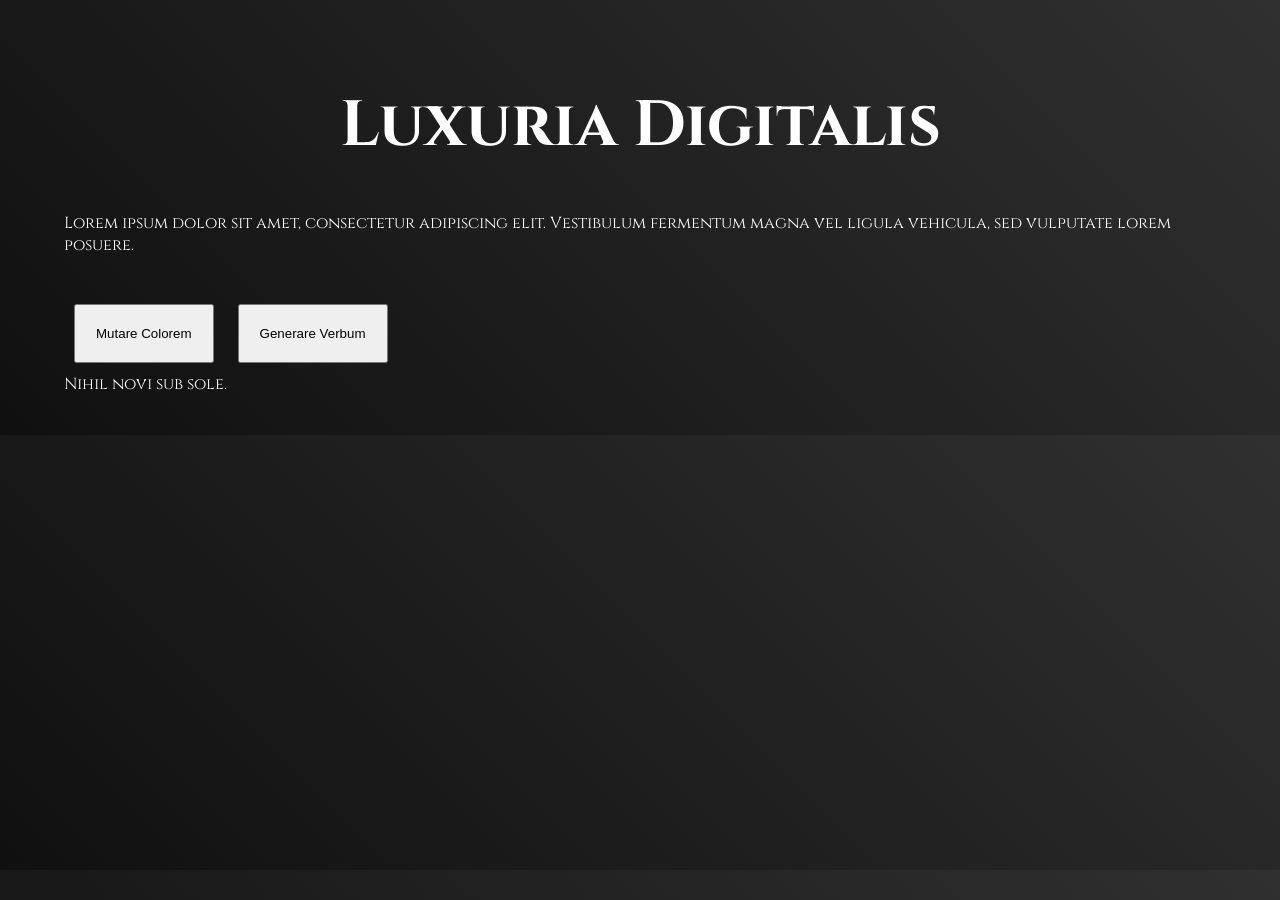
==== index.html @ 33b3cab2 "Add files via upload" ====
<!DOCTYPE html>
<html lang="en">
<head>
    <meta charset="UTF-8">
    <meta name="viewport" content="width=device-width, initial-scale=1.0">

    <link rel="preconnect" href="https://fonts.googleapis.com">
    <link rel="preconnect" href="https://fonts.gstatic.com" crossorigin>

    <link href="https://fonts.googleapis.com/css2?family=Cinzel:wght@400;500;600;700;800;900&family=Roboto:wght@100;300;400;500;700;900&display=swap" rel="stylesheet">

    <title>Luxuria Digitalis</title>

    <link rel="stylesheet" href="style.css">
</head>

<body>

    <div class="wrapper">
        <div class="container">
            <div class="content-box">

                <h1 class="main-title">Luxuria Digitalis</h1>

                <p class="intro-text">
                    Lorem ipsum dolor sit amet, consectetur adipiscing elit. Vestibulum fermentum magna vel ligula vehicula, sed vulputate lorem posuere.
                </p>

                <div class="image-holder">
                    <img src="giant-image.jpg" alt="">
                </div>

                <div class="button-area">
                    <button onclick="changeBackground()">Mutare Colorem</button>
                    <button onclick="generateMessage()">Generare Verbum</button>
                </div>

                <div id="message-box">Nihil novi sub sole.</div>

            </div>
        </div>
    </div>

    <script src="script.js"></script>

</body>
</html>
---- style.css ----
body {
    margin: 0;
    padding: 0;
    font-family: 'Cinzel', serif;
    background: linear-gradient(45deg,#101010,#202020,#303030);
    color: white;
}

.wrapper { display:flex; justify-content:center; }
.container { width:90%; max-width:1200px; padding:40px; }

.main-title { font-size:4rem; text-align:center; }

.image-holder img { width:100%; max-width:900px; }

button { padding:20px; margin:10px; cursor:pointer; }
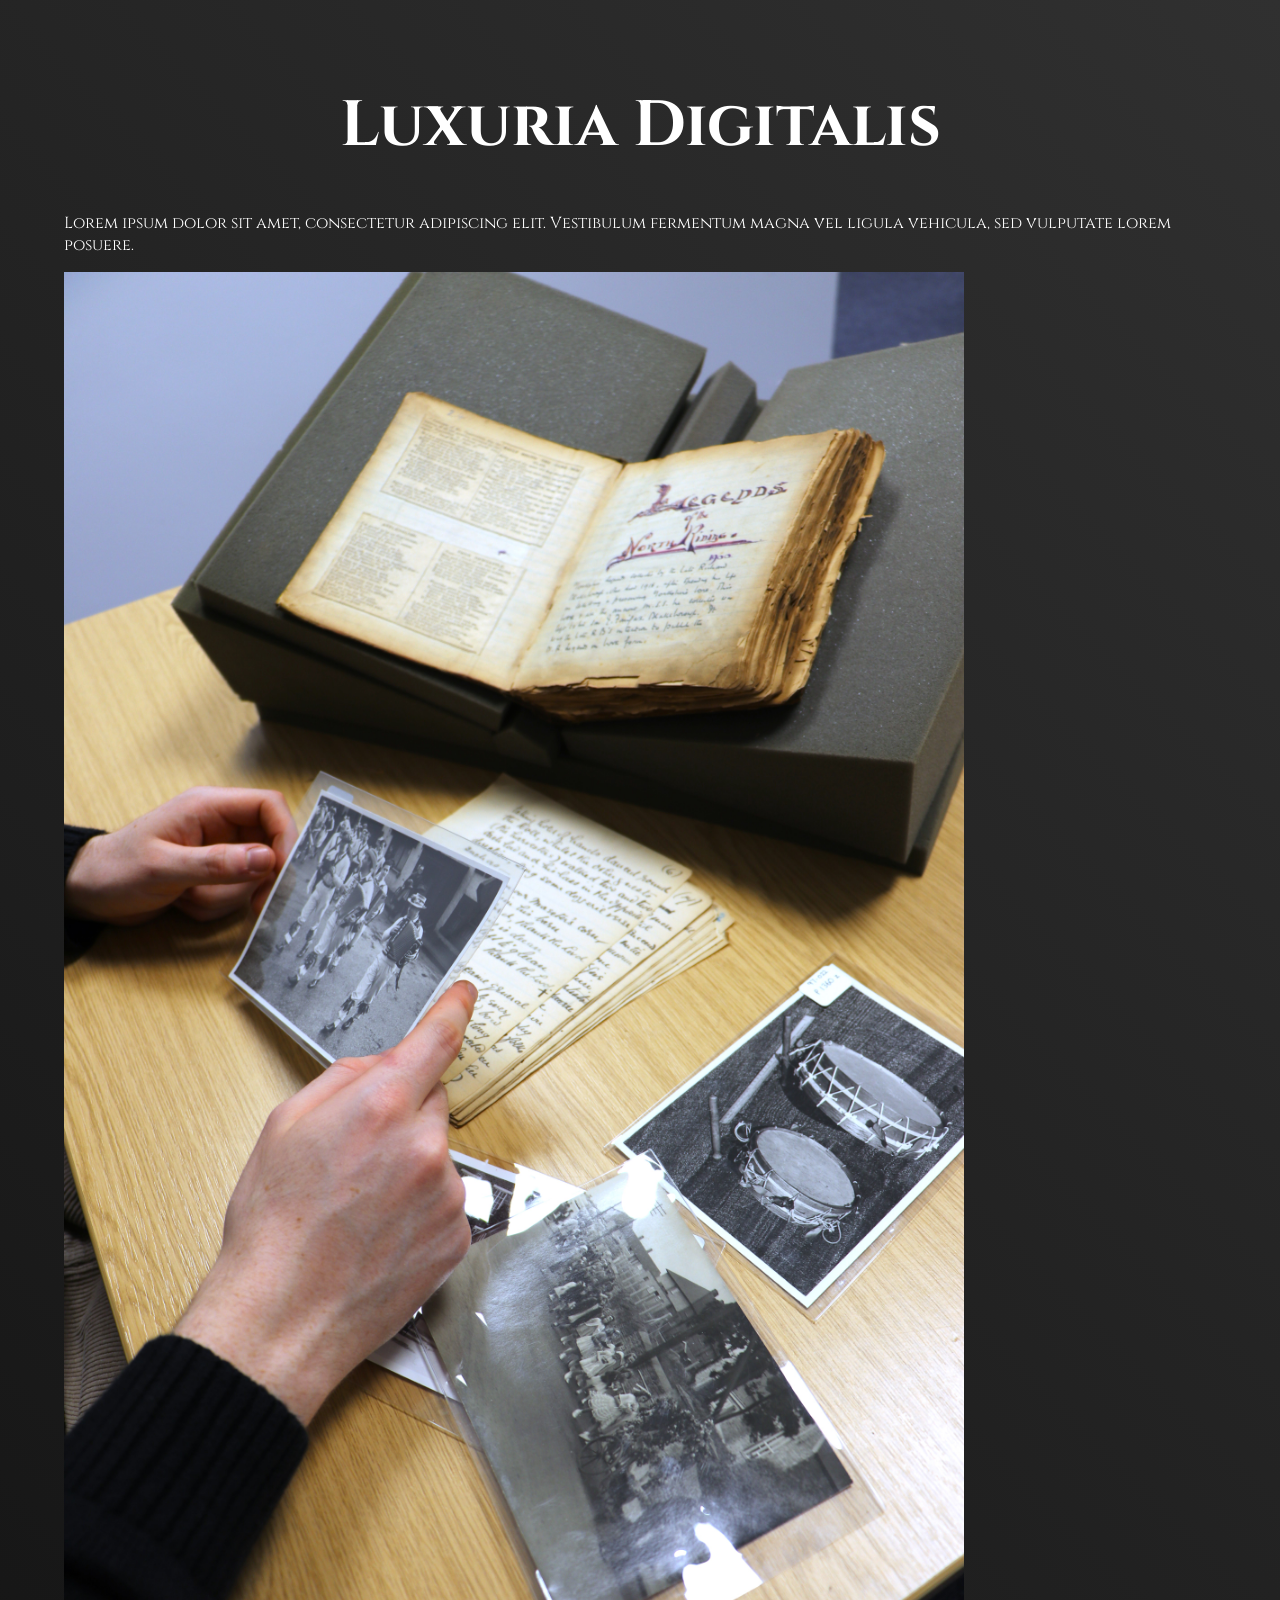
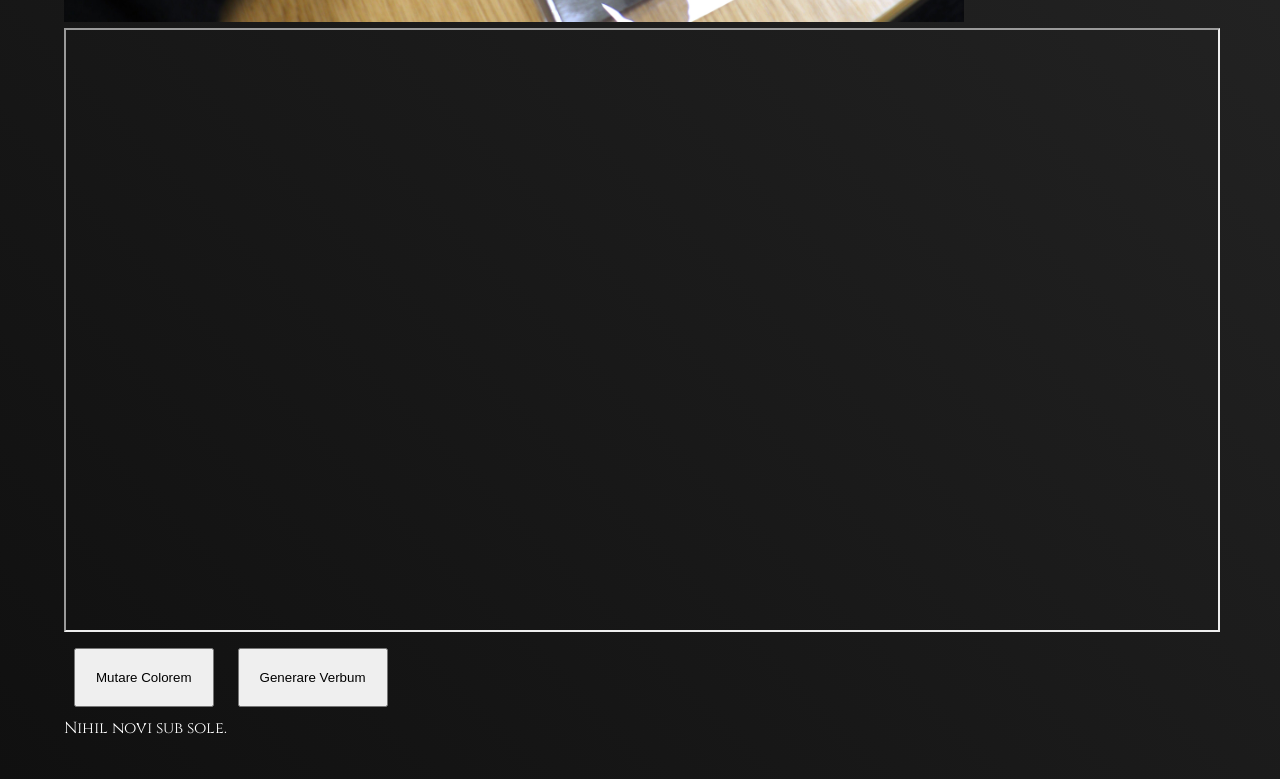
==== commit e386c078: "Update index.html" ====
--- a/index.html
+++ b/index.html
@@ -30,6 +30,20 @@
                     <img src="giant-image.jpg" alt="">
                 </div>
 
+                <div class="video-section">
+
+                   <iframe
+                       width="100%"
+                       height="600"
+                       src="https://www.youtube.com/embed/jNQXAC9IVRw?autoplay=1&mute=1&loop=1&playlist=jNQXAC9IVRw"
+                       title="Autoplay Video"
+                       frame border="0"
+                       allow="autoplay; encrypted-media"
+                       allowfullscreen>
+                </iframe>
+                
+                </div>
+                
                 <div class="button-area">
                     <button onclick="changeBackground()">Mutare Colorem</button>
                     <button onclick="generateMessage()">Generare Verbum</button>
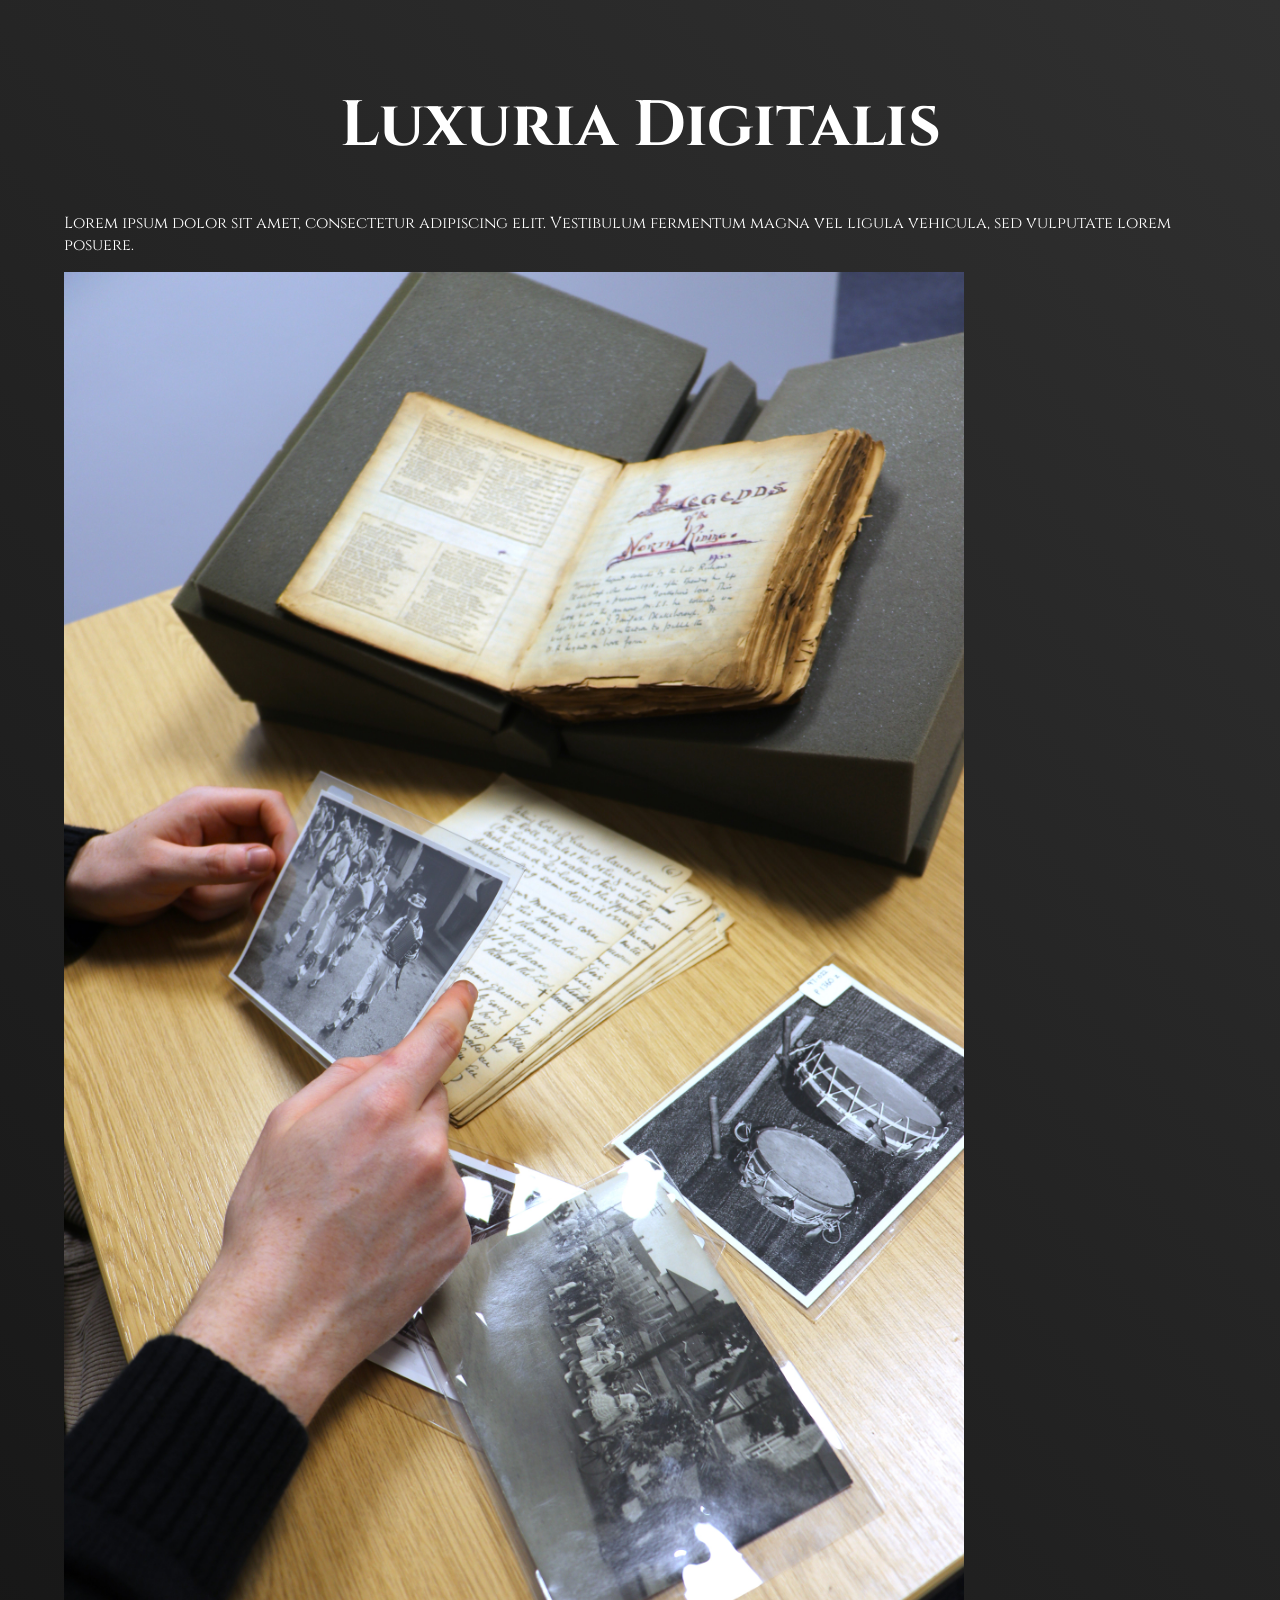
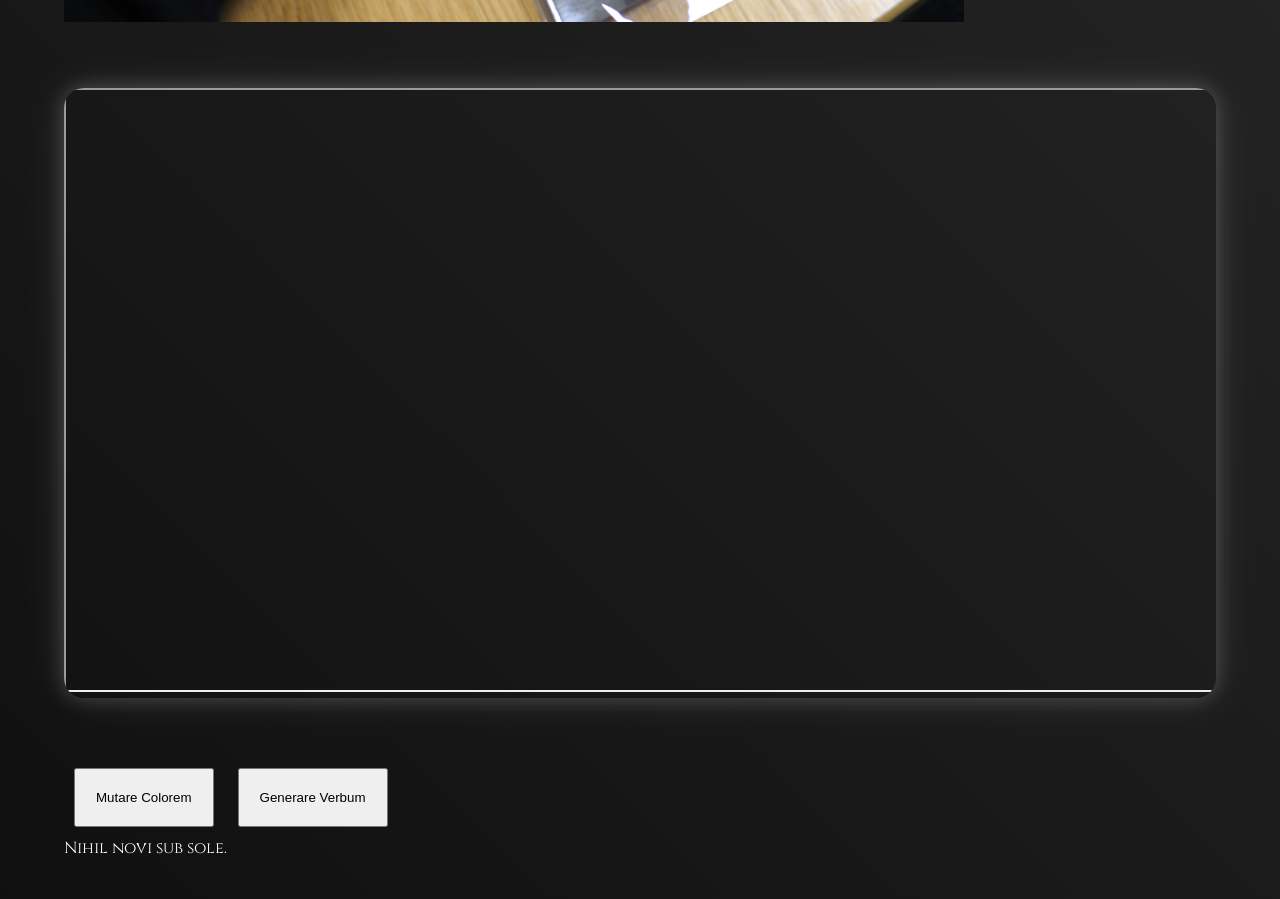
==== commit 88b960f2: "Update index.html" ====
--- a/index.html
+++ b/index.html
@@ -35,7 +35,7 @@
                    <iframe
                        width="100%"
                        height="600"
-                       src="https://www.youtube.com/embed/jNQXAC9IVRw?autoplay=1&mute=1&loop=1&playlist=jNQXAC9IVRw"
+                       src="https://www.youtube.com/watch?v=4c1fNgMdlMw?autoplay=1&mute=1&loop=1&playlist=jNQXAC9IVRw"
                        title="Autoplay Video"
                        frame border="0"
                        allow="autoplay; encrypted-media"
--- a/style.css
+++ b/style.css
@@ -13,4 +13,18 @@
 
 .image-holder img { width:100%; max-width:900px; }
 
+.video-section {
+
+    margin-top: 60px;
+
+    margin-bottom: 60px;
+
+    box-shadow:
+        0px 0px 20px rgba(255,255,255,0.2),
+        0px 0px 50px rgba(255,255,255,0.1);
+
+    border-radius: 20px;
+
+    overflow: hidden;
+}
 button { padding:20px; margin:10px; cursor:pointer; }
